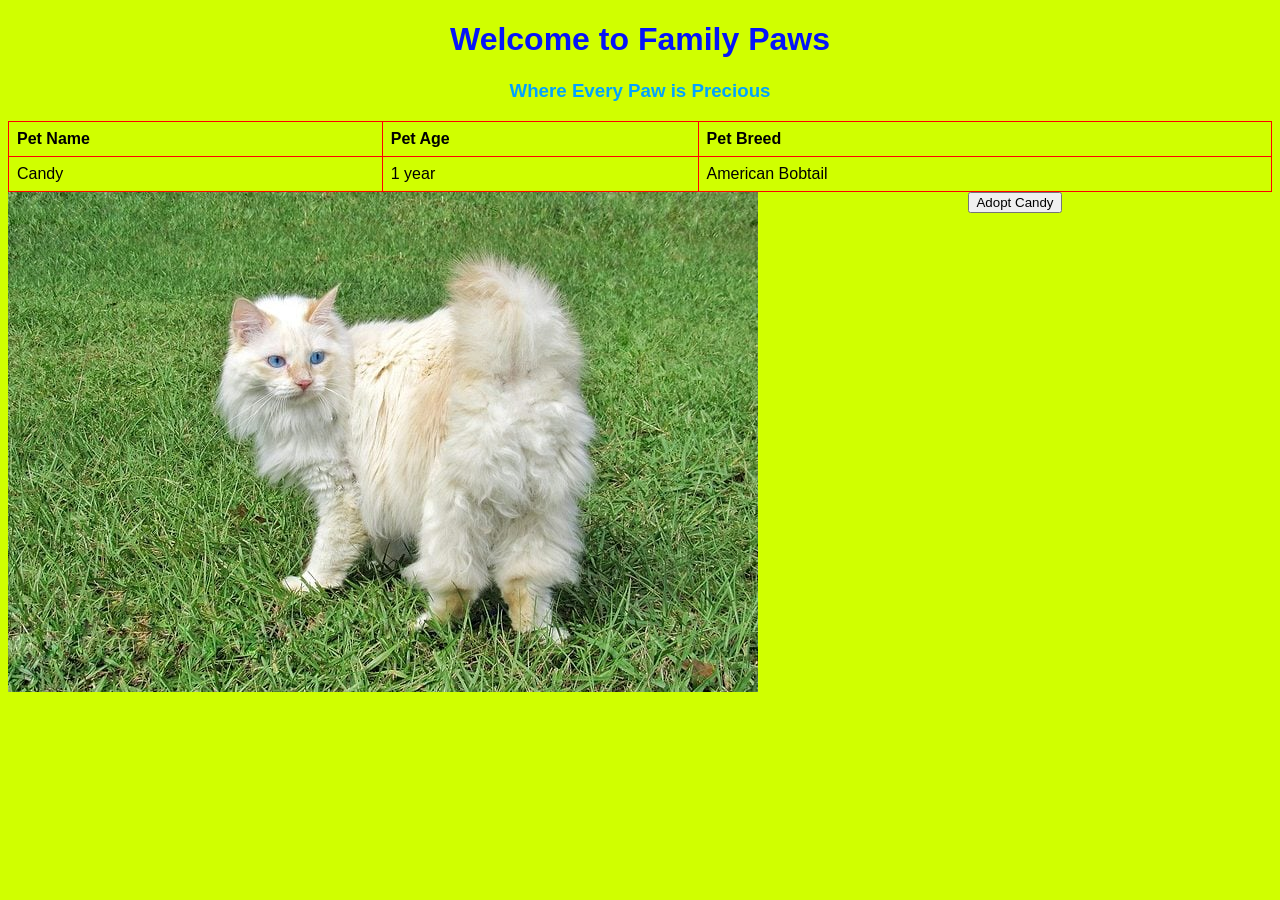
==== index.html @ 6f23782e "Add Lab 11 page" ====
<!--Muhammad Khan Gillani
    26i-3285
    SE-C
    Lab 11-->
<!DOCTYPE html>
<html>
    <body>
        <link rel="stylesheet" href="styles.css">
        <title>Family Paws</title>
        <h1>Welcome to Family Paws</h1>
        <h3>Where Every Paw is Precious</h3>
        <table>
  <tr>
    <th>Pet Name</th>
    <th>Pet Age</th>
    <th>Pet Breed</th>
  </tr>
  <tr>
    <td>Candy</td>
    <td>1 year</td>
    <td>American Bobtail</td>
  </tr>
</table>
<img src="images\cat.jpg" alt="Candy" style="float: left; ">
<button type="button" onclick="sayHello()">Adopt Candy</button>

<script>
function sayHello() {
    alert("Yayyyy Thank You for Adopting Candy!!");
  }
</script>

    </body>
</html>
---- styles.css ----
/*Muhammad Khan Gillani
  26i-3285
  SE-C
  Lab 11*/

body {
  background-color: #d0ff00;
  font-family: Arial, sans-serif;
  text-align: center;
}

h1 {
  color: rgb(4, 20, 248);
  text-align: center;
  font-size: xx-large;
}
 h3 {
    color : rgb(0, 162, 255)
 }

table {
  width: 100%;
  border-collapse: collapse;
}

th, td {
  border: 1px solid #ff0000; 
  text-align: left;
  padding: 8px;
}
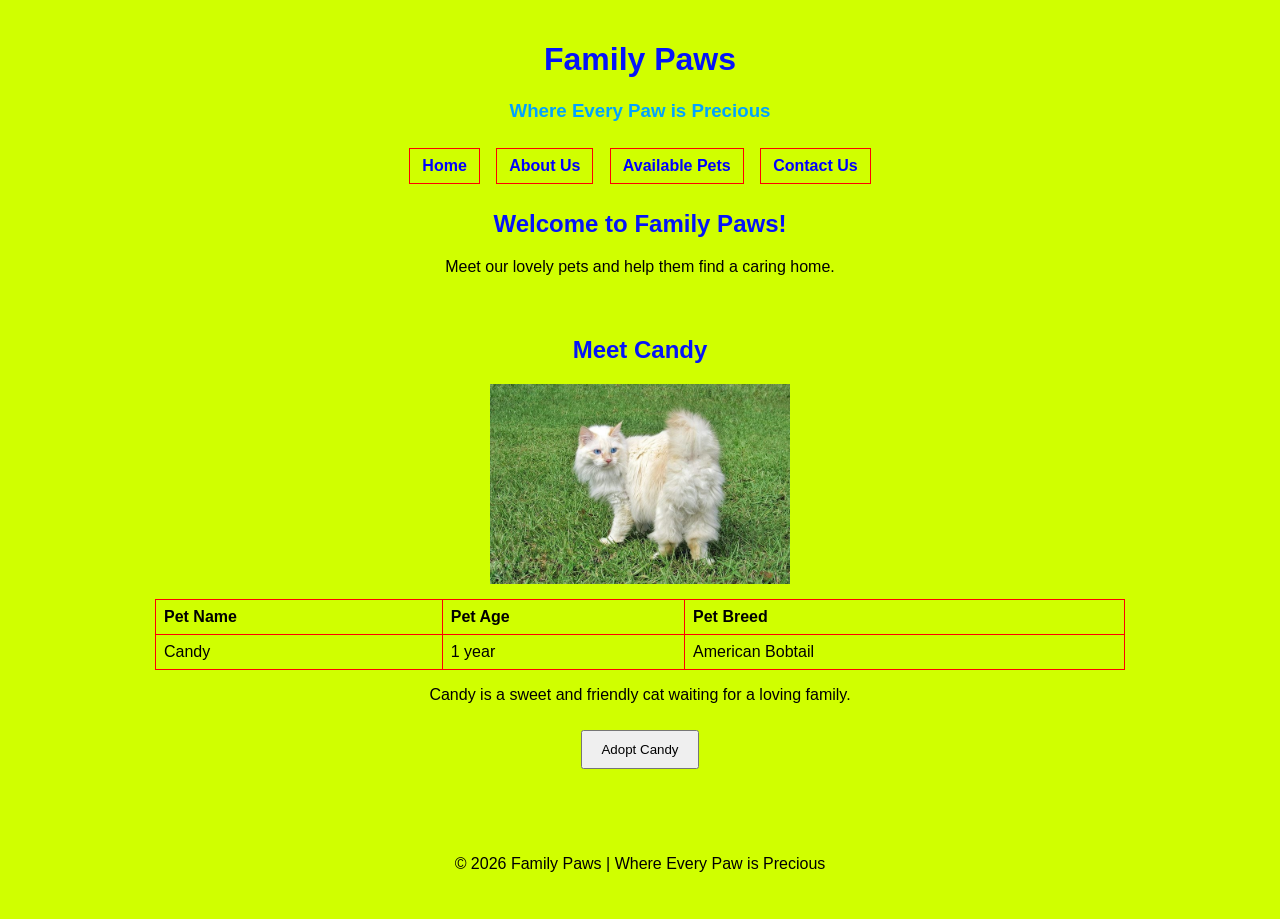
==== commit 9fe8698a: "Website of 4 pages" ====
--- a/index.html
+++ b/index.html
@@ -1,34 +1,44 @@
-<!--Muhammad Khan Gillani
-    26i-3285
-    SE-C
-    Lab 11-->
 <!DOCTYPE html>
-<html>
-    <body>
-        <link rel="stylesheet" href="styles.css">
-        <title>Family Paws</title>
-        <h1>Welcome to Family Paws</h1>
+<html lang="en">
+<head>
+    <meta charset="UTF-8">
+    <meta name="viewport" content="width=device-width, initial-scale=1.0">
+    <title>Home | Family Paws</title>
+    <link rel="stylesheet" href="styles.css">
+</head>
+<body>
+    <header>
+        <h1>Family Paws</h1>
         <h3>Where Every Paw is Precious</h3>
-        <table>
-  <tr>
-    <th>Pet Name</th>
-    <th>Pet Age</th>
-    <th>Pet Breed</th>
-  </tr>
-  <tr>
-    <td>Candy</td>
-    <td>1 year</td>
-    <td>American Bobtail</td>
-  </tr>
-</table>
-<img src="images\cat.jpg" alt="Candy" style="float: left; ">
-<button type="button" onclick="sayHello()">Adopt Candy</button>
+        <nav>
+            <a href="index.html">Home</a>
+            <a href="about.html">About Us</a>
+            <a href="pets.html">Available Pets</a>
+            <a href="contact.html">Contact Us</a>
+        </nav>
+    </header>
+    <main>
+        <h2>Welcome to Family Paws!</h2>
+        <p>Meet our lovely pets and help them find a caring home.</p>
 
-<script>
-function sayHello() {
-    alert("Yayyyy Thank You for Adopting Candy!!");
-  }
-</script>
-
-    </body>
-</html>+        <section class="pet-profile">
+            <h2>Meet Candy</h2>
+            <img src="images/cat.jpg" alt="Candy, a fluffy cream-colored cat">
+            <table>
+                <tr><th>Pet Name</th><th>Pet Age</th><th>Pet Breed</th></tr>
+                <tr><td>Candy</td><td>1 year</td><td>American Bobtail</td></tr>
+            </table>
+            <p>Candy is a sweet and friendly cat waiting for a loving family.</p>
+            <button type="button" onclick="adoptPet('Candy')">Adopt Candy</button>
+        </section>
+    </main>
+    <footer>
+        <p>&copy; 2026 Family Paws | Where Every Paw is Precious</p>
+    </footer>
+    <script>
+        function adoptPet(petName) {
+            alert("Yayyyy! Thank you for choosing to adopt " + petName + "!");
+        }
+    </script>
+</body>
+</html>
--- a/styles.css
+++ b/styles.css
@@ -1,30 +1,118 @@
-/*Muhammad Khan Gillani
-  26i-3285
-  SE-C
-  Lab 11*/
+/* Family Paws - Lab 12
+   Based on the original Lab 11 colours and font */
 
 body {
-  background-color: #d0ff00;
-  font-family: Arial, sans-serif;
-  text-align: center;
+    background-color: #d0ff00;
+    font-family: Arial, sans-serif;
+    text-align: center;
+    margin: 0;
+    padding: 20px;
 }
 
 h1 {
-  color: rgb(4, 20, 248);
-  text-align: center;
-  font-size: xx-large;
+    color: rgb(4, 20, 248);
+    text-align: center;
+    font-size: xx-large;
 }
- h3 {
-    color : rgb(0, 162, 255)
- }
+
+h2 {
+    color: rgb(4, 20, 248);
+}
+
+h3 {
+    color: rgb(0, 162, 255);
+}
+
+nav {
+    margin: 20px 0;
+}
+
+nav a {
+    display: inline-block;
+    margin: 6px;
+    padding: 8px 12px;
+    color: blue;
+    border: 1px solid red;
+    text-decoration: none;
+    font-weight: bold;
+}
+
+nav a:hover {
+    background-color: #ffffff;
+}
+
+main {
+    max-width: 1000px;
+    margin: auto;
+}
+
+section {
+    margin: 25px auto;
+    padding: 15px;
+}
 
 table {
-  width: 100%;
-  border-collapse: collapse;
+    width: 100%;
+    border-collapse: collapse;
+    margin: 15px 0;
 }
 
 th, td {
-  border: 1px solid #ff0000; 
-  text-align: left;
-  padding: 8px;
+    border: 1px solid #ff0000;
+    text-align: left;
+    padding: 8px;
 }
+
+.pet-profile img {
+    width: 300px;
+    max-width: 100%;
+    height: auto;
+    display: block;
+    margin: 15px auto;
+}
+
+button {
+    padding: 10px 18px;
+    margin: 10px;
+    cursor: pointer;
+    font-family: Arial, sans-serif;
+}
+
+.center-list {
+    display: inline-block;
+    text-align: left;
+}
+
+.pet-placeholder {
+    font-size: 100px;
+    margin: 15px;
+}
+
+form {
+    max-width: 500px;
+    margin: auto;
+    text-align: left;
+}
+
+label {
+    display: block;
+    margin-top: 12px;
+}
+
+input, textarea {
+    box-sizing: border-box;
+    width: 100%;
+    padding: 8px;
+    margin-top: 5px;
+    font-family: Arial, sans-serif;
+}
+
+form button {
+    display: block;
+    margin: 15px auto;
+}
+
+footer {
+    margin-top: 35px;
+    padding: 10px;
+}
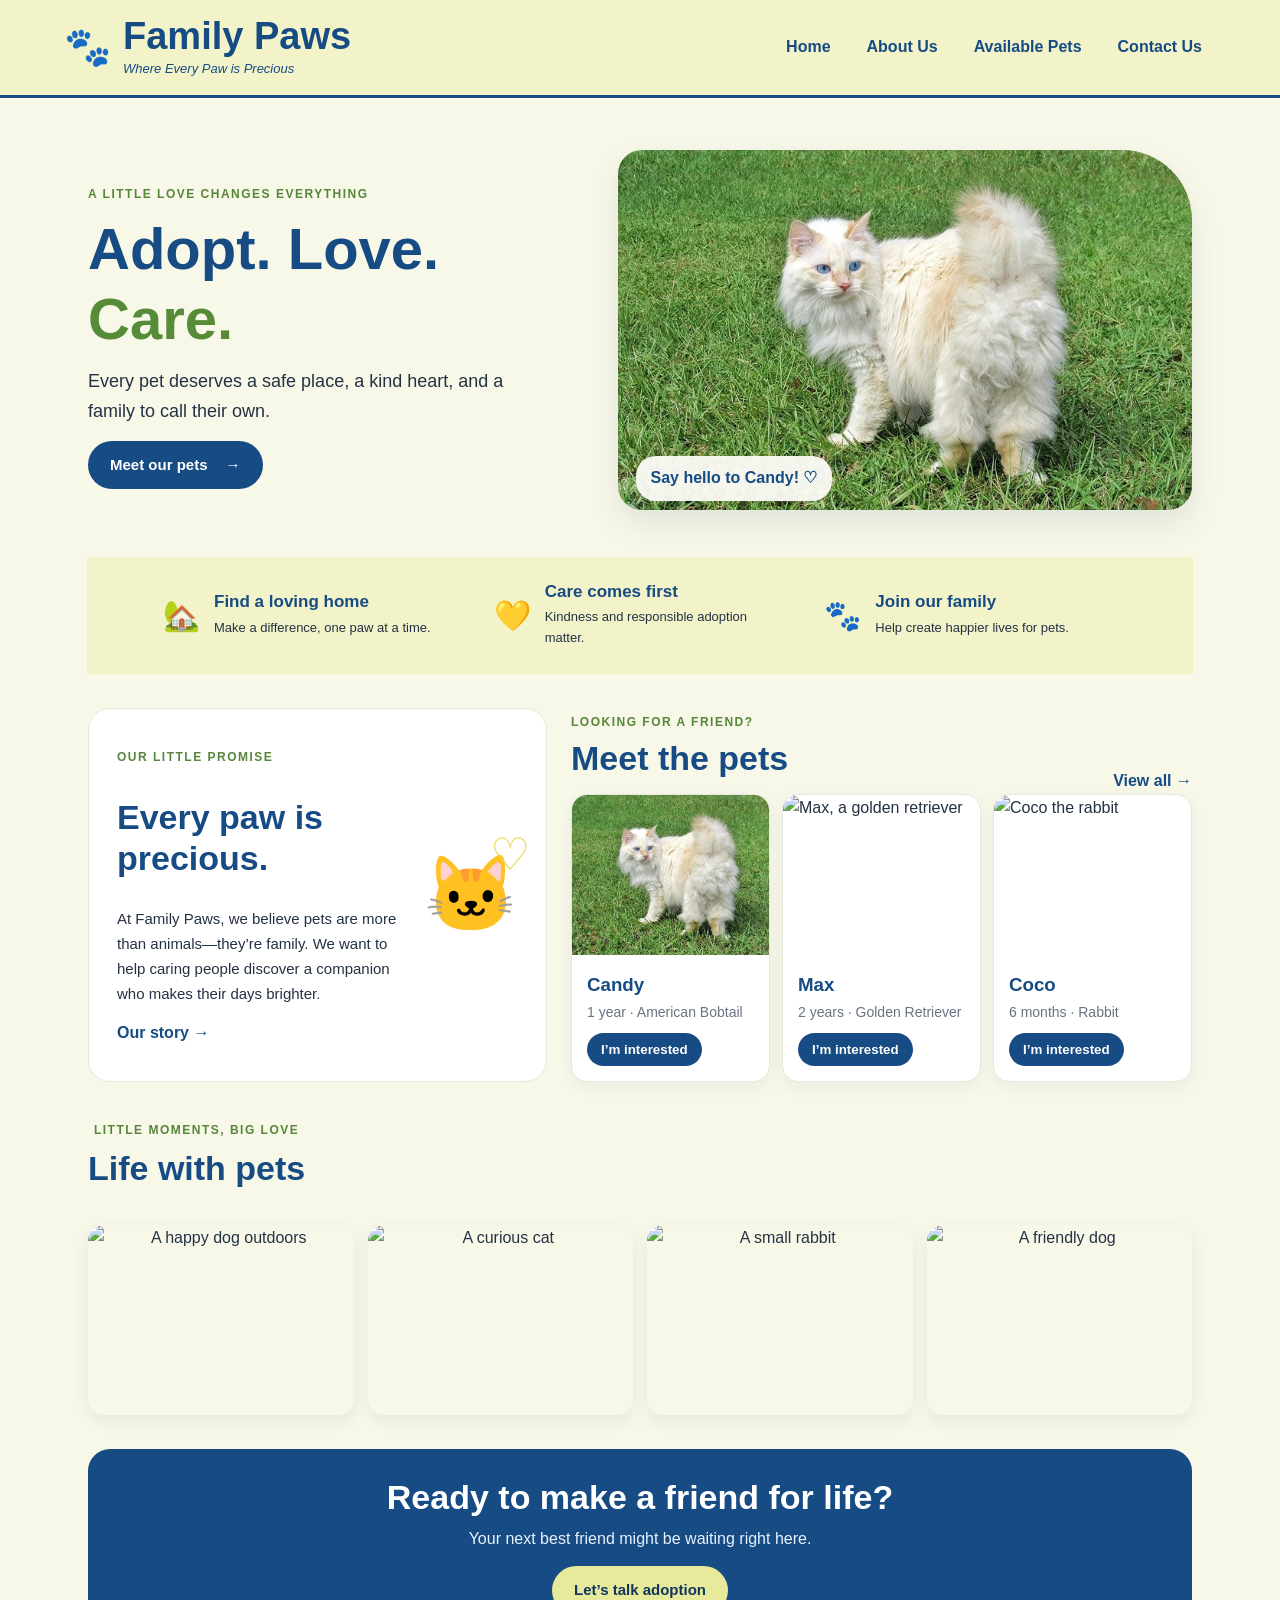
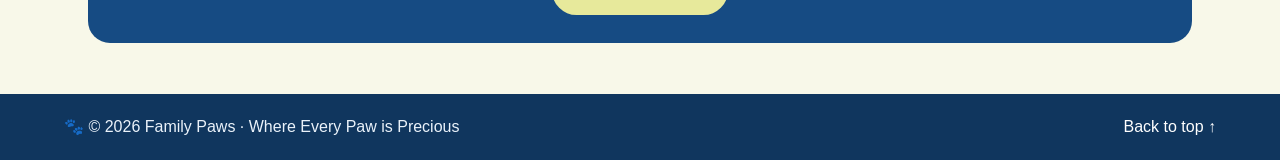
==== commit f980277f: "website was not working properly before" ====
--- a/index.html
+++ b/index.html
@@ -1,44 +1,42 @@
 <!DOCTYPE html>
 <html lang="en">
 <head>
-    <meta charset="UTF-8">
-    <meta name="viewport" content="width=device-width, initial-scale=1.0">
-    <title>Home | Family Paws</title>
-    <link rel="stylesheet" href="styles.css">
+  <meta charset="UTF-8">
+  <meta name="viewport" content="width=device-width, initial-scale=1.0">
+  <title>Home | Family Paws</title>
+  <link rel="stylesheet" href="styles.css">
 </head>
 <body>
-    <header>
-        <h1>Family Paws</h1>
-        <h3>Where Every Paw is Precious</h3>
-        <nav>
-            <a href="index.html">Home</a>
-            <a href="about.html">About Us</a>
-            <a href="pets.html">Available Pets</a>
-            <a href="contact.html">Contact Us</a>
-        </nav>
-    </header>
-    <main>
-        <h2>Welcome to Family Paws!</h2>
-        <p>Meet our lovely pets and help them find a caring home.</p>
-
-        <section class="pet-profile">
-            <h2>Meet Candy</h2>
-            <img src="images/cat.jpg" alt="Candy, a fluffy cream-colored cat">
-            <table>
-                <tr><th>Pet Name</th><th>Pet Age</th><th>Pet Breed</th></tr>
-                <tr><td>Candy</td><td>1 year</td><td>American Bobtail</td></tr>
-            </table>
-            <p>Candy is a sweet and friendly cat waiting for a loving family.</p>
-            <button type="button" onclick="adoptPet('Candy')">Adopt Candy</button>
-        </section>
-    </main>
-    <footer>
-        <p>&copy; 2026 Family Paws | Where Every Paw is Precious</p>
-    </footer>
-    <script>
-        function adoptPet(petName) {
-            alert("Yayyyy! Thank you for choosing to adopt " + petName + "!");
-        }
-    </script>
-</body>
-</html>
+<header class="site-header">
+  <a class="brand" href="index.html"><span class="brand-paw">🐾</span><span><strong>Family Paws</strong><small>Where Every Paw is Precious</small></span></a>
+  <button class="menu-toggle" aria-label="Toggle navigation" onclick="toggleMenu()">☰</button>
+  <nav id="mainNav">
+    <a href="index.html">Home</a><a href="about.html">About Us</a><a href="pets.html">Available Pets</a><a href="contact.html">Contact Us</a>
+  </nav>
+</header>
+<main>
+<section class="hero">
+  <div class="hero-copy"><span class="eyebrow">A little love changes everything</span><h1>Adopt. Love.<br><span>Care.</span></h1><p>Every pet deserves a safe place, a kind heart, and a family to call their own.</p><a class="button" href="pets.html">Meet our pets <span>→</span></a></div>
+  <div class="hero-photo"><img src="images/cat.jpg" alt="Candy, our fluffy cream cat"><span class="photo-note">Say hello to Candy! ♡</span></div>
+</section>
+<section class="values"><article><span>🏡</span><div><h3>Find a loving home</h3><p>Make a difference, one paw at a time.</p></div></article><article><span>💛</span><div><h3>Care comes first</h3><p>Kindness and responsible adoption matter.</p></div></article><article><span>🐾</span><div><h3>Join our family</h3><p>Help create happier lives for pets.</p></div></article></section>
+<section class="home-grid"><article class="mission-card"><div><span class="eyebrow">Our little promise</span><h2>Every paw is precious.</h2><p>At Family Paws, we believe pets are more than animals—they’re family. We want to help caring people discover a companion who makes their days brighter.</p><a class="text-link" href="about.html">Our story <span>→</span></a></div><div class="mission-emoji">🐱<span>♡</span></div></article>
+<section class="featured"><div class="section-heading"><div><span class="eyebrow">Looking for a friend?</span><h2>Meet the pets</h2></div><a class="text-link" href="pets.html">View all →</a></div>
+<div class="pet-cards"><article class="pet-card"><img src="images/cat.jpg" alt="Candy the cat"><div class="pet-info"><h3>Candy</h3><p>1 year · American Bobtail</p><button class="small-button" onclick="adoptPet('Candy')">I’m interested</button></div></article>
+<article class="pet-card"><img src="https://images.unsplash.com/photo-1552053831-71594a27632d?auto=format&fit=crop&w=700&q=80" alt="Max, a golden retriever"><div class="pet-info"><h3>Max</h3><p>2 years · Golden Retriever</p><button class="small-button" onclick="adoptPet('Max')">I’m interested</button></div></article>
+<article class="pet-card"><img src="https://images.unsplash.com/photo-1583301286816-f4f05e1e8bf7?auto=format&fit=crop&w=700&q=80" alt="Coco the rabbit"><div class="pet-info"><h3>Coco</h3><p>6 months · Rabbit</p><button class="small-button" onclick="adoptPet('Coco')">I’m interested</button></div></article></div></section></section>
+<section class="photo-gallery"><div class="section-heading"><div><span class="eyebrow">Little moments, big love</span><h2>Life with pets</h2></div></div>
+<div class="gallery-grid">
+<img src="https://images.unsplash.com/photo-1543466835-00a7907e9de1?auto=format&fit=crop&w=700&q=80" alt="A happy dog outdoors">
+<img src="https://images.unsplash.com/photo-1514888286974-6c03e2ca1dba?auto=format&fit=crop&w=700&q=80" alt="A curious cat">
+<img src="https://images.unsplash.com/photo-1425082661705-1834bfd09dca?auto=format&fit=crop&w=700&q=80" alt="A small rabbit">
+<img src="https://images.unsplash.com/photo-1543466835-00a7907e9de1?auto=format&fit=crop&w=700&q=80" alt="A friendly dog">
+</div></section>
+<section class="callout"><h2>Ready to make a friend for life?</h2><p>Your next best friend might be waiting right here.</p><a class="button button-light" href="contact.html">Let’s talk adoption</a></section>
+</main><div id="adoptModal" class="modal" role="dialog" aria-modal="true"><div class="modal-box"><button class="modal-close" onclick="closeAdopt()" aria-label="Close">×</button><div class="paw-large">🐾</div><h2>Great choice!</h2><p>You’re interested in <strong id="adoptModalPet">this pet</strong>.</p><p>Visit our Contact page to tell us more about your home and how you can give a pet a loving family.</p><a class="button" href="contact.html">Contact Family Paws</a></div></div><footer><p>🐾 &copy; 2026 Family Paws · Where Every Paw is Precious</p><a href="index.html">Back to top ↑</a></footer>
+<script>
+function toggleMenu(){document.getElementById("mainNav").classList.toggle("open");}
+function adoptPet(pet){document.getElementById("adoptModalPet").textContent=pet;document.getElementById("adoptModal").classList.add("show");}
+function closeAdopt(){document.getElementById("adoptModal").classList.remove("show");}
+</script>
+</body></html>
--- a/styles.css
+++ b/styles.css
@@ -1,118 +1,29 @@
-/* Family Paws - Lab 12
-   Based on the original Lab 11 colours and font */
+/* Family Paws Lab 12 — polished version of the original theme */
+:root{--yellow:#f2f3c8;--yellow-deep:#e7e99b;--blue:#164b83;--blue-dark:#10365e;--sky:#4aa7d8;--green:#dce9b8;--ink:#243244;--white:#fffefa;--muted:#687482}
+*{box-sizing:border-box}html{scroll-behavior:smooth}body{margin:0;background:#f8f8e9;color:var(--ink);font-family:Arial,sans-serif;line-height:1.65}
+.site-header{background:var(--yellow);border-bottom:3px solid var(--blue);padding:16px clamp(18px,5vw,70px);display:flex;align-items:center;justify-content:space-between;gap:24px}
+.brand{display:flex;align-items:center;gap:12px;color:var(--blue);text-decoration:none}.brand-paw{font-size:38px}.brand strong{display:block;font-size:clamp(24px,3vw,38px);line-height:1.1}.brand small{display:block;font-size:13px;font-style:italic}
+nav{display:flex;gap:8px;flex-wrap:wrap}nav a{color:var(--blue);text-decoration:none;padding:9px 14px;border-radius:22px;font-weight:700}nav a:hover,nav a:focus{background:var(--blue);color:white}.menu-toggle{display:none;border:0;background:var(--blue);color:white;border-radius:8px;padding:8px 12px;font-size:20px}
+main{max-width:1200px;margin:auto;padding:26px clamp(16px,4vw,48px)}h1,h2,h3{color:var(--blue);line-height:1.2}h1{font-size:clamp(34px,5vw,58px);margin:8px 0 14px}h1 span{color:#568b38}h2{font-size:clamp(24px,3vw,34px)}p{margin:0 0 14px}.eyebrow{color:#57863b;text-transform:uppercase;letter-spacing:1.5px;font-weight:700;font-size:12px}
+.hero{display:grid;grid-template-columns:1fr 1.15fr;gap:30px;align-items:center;padding:26px 0 38px}.hero-copy{padding:10px 0}.hero-copy p{font-size:18px;max-width:460px}.hero-photo{position:relative}.hero-photo img{width:100%;height:360px;object-fit:cover;border-radius:24px 70px 24px 24px;box-shadow:0 14px 30px #173b591a}.photo-note{position:absolute;bottom:18px;left:18px;background:#fffefaed;color:var(--blue);padding:9px 15px;border-radius:20px;font-weight:700}
+.button{display:inline-flex;align-items:center;gap:18px;background:var(--blue);color:white;text-decoration:none;border:0;border-radius:28px;padding:12px 22px;font-weight:700;cursor:pointer;font-size:15px}.button:hover,.small-button:hover{background:var(--blue-dark);transform:translateY(-1px)}.button-light{background:var(--yellow-deep);color:var(--blue-dark)}
+.values{display:grid;grid-template-columns:repeat(3,1fr);gap:14px;background:var(--yellow);padding:20px clamp(18px,5vw,70px);margin:0 -1px}.values article{display:flex;align-items:center;gap:14px;padding:5px 12px}.values article>span{font-size:30px}.values h3{font-size:17px;margin:0 0 4px}.values p{font-size:13px;margin:0}
+.home-grid{display:grid;grid-template-columns:.85fr 1.15fr;gap:24px;margin:34px 0}.mission-card{background:white;border:1px solid #e8e8d8;border-radius:22px;padding:28px;display:flex;align-items:center;gap:15px}.mission-card p{font-size:15px}.mission-emoji{font-size:75px;position:relative;flex-shrink:0}.mission-emoji span{position:absolute;color:#e6d94c;font-size:45px;top:-15px;right:-12px}.text-link{color:var(--blue);font-weight:700;text-decoration:none}.text-link:hover{text-decoration:underline}.section-heading{display:flex;align-items:end;justify-content:space-between;gap:10px}.section-heading h2{margin:4px 0 15px}.pet-cards{display:grid;grid-template-columns:repeat(3,1fr);gap:12px}.pet-card{background:white;border:1px solid #e7e7dc;border-radius:16px;overflow:hidden;box-shadow:0 5px 15px #183b5910;transition:transform .2s,box-shadow .2s}.pet-card:hover{transform:translateY(-4px);box-shadow:0 12px 25px #183b5920}.pet-card img{width:100%;height:160px;object-fit:cover;display:block}.pet-info{padding:15px}.pet-info h3,.pet-info h2{margin:4px 0;color:var(--blue)}.pet-info p{font-size:13px;color:var(--muted);margin-bottom:9px}.small-button{background:var(--blue);color:white;border:0;border-radius:22px;padding:9px 14px;font-weight:700;cursor:pointer;transition:.2s}.callout{text-align:center;background:var(--blue);color:white;border-radius:22px;padding:28px;margin:25px 0}.callout h2{color:white;margin:0 0 8px}.callout p{color:#e8f2ff}
+.page-intro{text-align:center;padding:25px 0 32px}.page-intro p{max-width:620px;margin:0 auto;color:var(--muted);font-size:17px}.about-layout{display:grid;grid-template-columns:1fr 1fr;gap:35px;align-items:center;background:white;padding:25px;border-radius:22px}.about-photo{width:100%;height:330px;object-fit:cover;border-radius:16px}.three-points{display:grid;grid-template-columns:repeat(3,1fr);gap:16px;margin:25px 0}.three-points article{background:var(--yellow);border-radius:18px;padding:22px}.three-points article>span{font-size:30px}.three-points h2{font-size:21px;margin:10px 0}.three-points p{font-size:14px}.tip-box{background:white;border-left:5px solid #9bbd67;padding:20px 25px;border-radius:12px;margin:25px 0}.tip-box h2{margin-top:0}.tip-box li{margin:6px 0}
+.filters{display:flex;justify-content:center;gap:9px;flex-wrap:wrap;margin:0 0 25px}.filter{border:1px solid var(--blue);background:transparent;color:var(--blue);border-radius:22px;padding:9px 18px;cursor:pointer;font-weight:700}.filter.active,.filter:hover{background:var(--blue);color:white}.pet-grid{display:grid;grid-template-columns:repeat(3,1fr);gap:20px}.pet-card.large img{height:230px}.pet-tag{font-size:12px;color:#5b853c;font-weight:700}.pet-info h2{margin:5px 0}.pet-info p{font-size:14px}.note{text-align:center;color:var(--muted);font-size:13px;margin-top:20px}
+.contact-layout{display:grid;grid-template-columns:.8fr 1.2fr;gap:25px;align-items:start}.contact-side{background:var(--yellow);border-radius:20px;padding:28px}.contact-icon{font-size:40px}.contact-side h2{margin:8px 0}.contact-detail{padding:12px 0;border-top:1px solid #d8dca8;display:flex;flex-direction:column}.contact-side small{font-size:12px;color:var(--muted)}.contact-form{background:white;border:1px solid #e8e8dc;border-radius:20px;padding:28px}.contact-form h2{margin-top:0}.contact-form label{display:block;font-weight:700;color:var(--blue);margin:13px 0 5px}.contact-form input,.contact-form textarea,.contact-form select{width:100%;padding:12px;border:1px solid #d7dce0;border-radius:10px;font:inherit;background:#fffefa}.contact-form input:focus,.contact-form textarea:focus,.contact-form select:focus{outline:2px solid #9bc5df;border-color:var(--blue)}.contact-form textarea{resize:vertical}.contact-form button{margin-top:18px}#formMessage{color:#477b35;font-weight:700;margin-top:12px}
+footer{background:var(--blue-dark);color:#eaf2fa;padding:20px clamp(18px,5vw,70px);display:flex;justify-content:space-between;gap:12px;flex-wrap:wrap}footer p{margin:0}footer a{color:white;text-decoration:none}
+.modal{display:none;position:fixed;inset:0;background:#0d2239a8;z-index:10;align-items:center;justify-content:center;padding:20px}.modal.show{display:flex}.modal-box{background:white;border-radius:22px;padding:32px;max-width:430px;text-align:center;position:relative}.modal-box h2{margin:8px}.modal-close{position:absolute;right:12px;top:8px;border:0;background:transparent;font-size:28px;cursor:pointer;color:var(--blue)}.paw-large{font-size:45px}
+@media(max-width:850px){.site-header{flex-wrap:wrap}.menu-toggle{display:block}nav{display:none;width:100%;flex-direction:column}nav.open{display:flex}nav a{padding:10px}.hero,.home-grid,.about-layout,.contact-layout{grid-template-columns:1fr}.hero-photo img{height:280px}.values{grid-template-columns:1fr}.values article{padding:8px}.pet-grid{grid-template-columns:repeat(2,1fr)}.pet-cards{grid-template-columns:1fr}.pet-card img{height:210px}.three-points{grid-template-columns:1fr}}
+@media(max-width:520px){main{padding:18px 14px}.pet-grid{grid-template-columns:1fr}.pet-card.large img{height:250px}.mission-card{padding:20px}.mission-emoji{font-size:50px}footer{justify-content:center;text-align:center}}
 
-body {
-    background-color: #d0ff00;
-    font-family: Arial, sans-serif;
-    text-align: center;
-    margin: 0;
-    padding: 20px;
-}
-
-h1 {
-    color: rgb(4, 20, 248);
-    text-align: center;
-    font-size: xx-large;
-}
-
-h2 {
-    color: rgb(4, 20, 248);
-}
-
-h3 {
-    color: rgb(0, 162, 255);
-}
-
-nav {
-    margin: 20px 0;
-}
-
-nav a {
-    display: inline-block;
-    margin: 6px;
-    padding: 8px 12px;
-    color: blue;
-    border: 1px solid red;
-    text-decoration: none;
-    font-weight: bold;
-}
-
-nav a:hover {
-    background-color: #ffffff;
-}
-
-main {
-    max-width: 1000px;
-    margin: auto;
-}
-
-section {
-    margin: 25px auto;
-    padding: 15px;
-}
-
-table {
-    width: 100%;
-    border-collapse: collapse;
-    margin: 15px 0;
-}
-
-th, td {
-    border: 1px solid #ff0000;
-    text-align: left;
-    padding: 8px;
-}
-
-.pet-profile img {
-    width: 300px;
-    max-width: 100%;
-    height: auto;
-    display: block;
-    margin: 15px auto;
-}
-
-button {
-    padding: 10px 18px;
-    margin: 10px;
-    cursor: pointer;
-    font-family: Arial, sans-serif;
-}
-
-.center-list {
-    display: inline-block;
-    text-align: left;
-}
-
-.pet-placeholder {
-    font-size: 100px;
-    margin: 15px;
-}
-
-form {
-    max-width: 500px;
-    margin: auto;
-    text-align: left;
-}
-
-label {
-    display: block;
-    margin-top: 12px;
-}
-
-input, textarea {
-    box-sizing: border-box;
-    width: 100%;
-    padding: 8px;
-    margin-top: 5px;
-    font-family: Arial, sans-serif;
-}
-
-form button {
-    display: block;
-    margin: 15px auto;
-}
-
-footer {
-    margin-top: 35px;
-    padding: 10px;
-}
+/* Extra image sections */
+.photo-gallery{margin:34px 0;text-align:center}
+.photo-gallery h2{margin:6px 0 18px}
+.gallery-grid{display:grid;grid-template-columns:repeat(4,1fr);gap:14px;margin-top:18px}
+.gallery-grid img{width:100%;height:190px;object-fit:cover;border-radius:16px;box-shadow:0 6px 16px #183b5915;transition:transform .2s}
+.gallery-grid img:hover{transform:scale(1.025)}
+.contact-banner{position:relative;margin:0 auto 24px;max-width:1100px}
+.contact-banner img{width:100%;height:210px;object-fit:cover;border-radius:20px}
+.contact-banner p{position:absolute;bottom:12px;left:18px;background:#fffefaed;color:var(--blue);padding:9px 14px;border-radius:16px;font-weight:bold}
+@media(max-width:700px){.gallery-grid{grid-template-columns:repeat(2,1fr)}.gallery-grid img{height:150px}.contact-banner img{height:170px}}
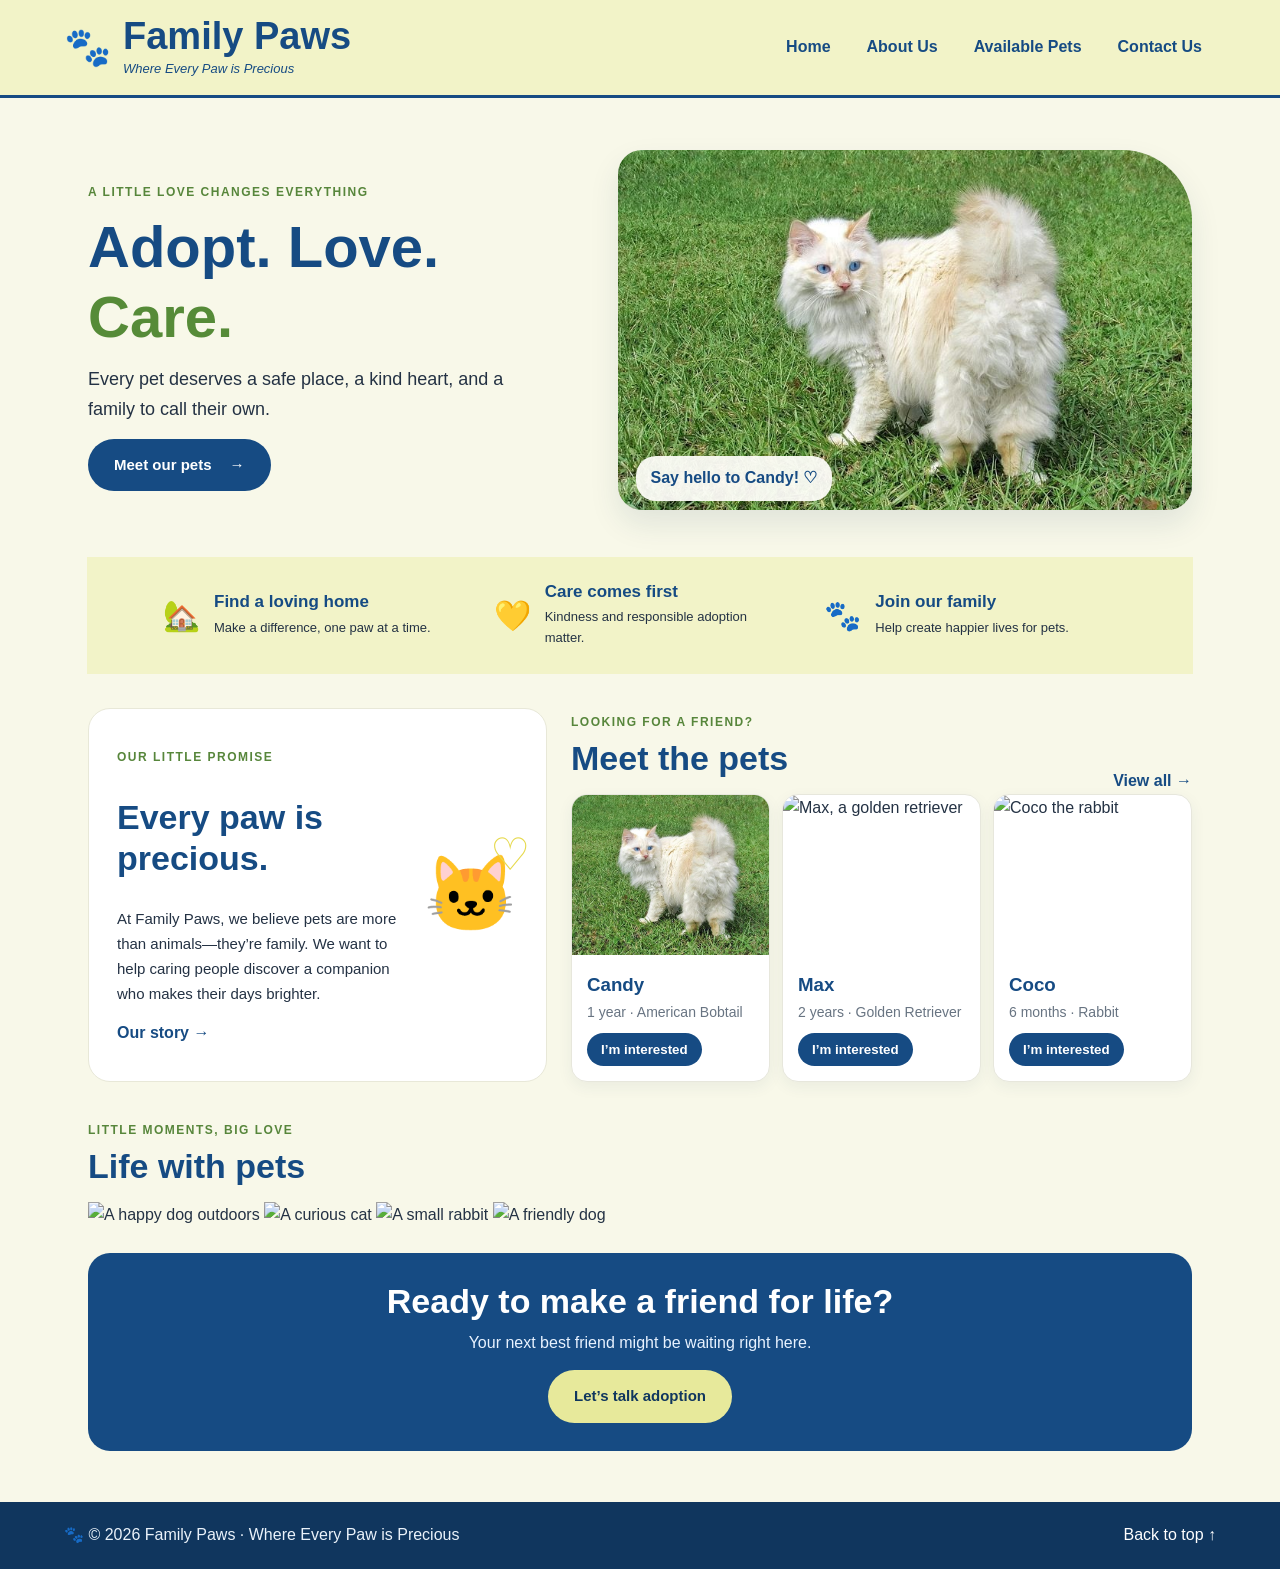
==== commit 20377a00: "Fix" ====
--- a/index.html
+++ b/index.html
@@ -29,7 +29,7 @@
 <div class="gallery-grid">
 <img src="https://images.unsplash.com/photo-1543466835-00a7907e9de1?auto=format&fit=crop&w=700&q=80" alt="A happy dog outdoors">
 <img src="https://images.unsplash.com/photo-1514888286974-6c03e2ca1dba?auto=format&fit=crop&w=700&q=80" alt="A curious cat">
-<img src="https://images.unsplash.com/photo-1425082661705-1834bfd09dca?auto=format&fit=crop&w=700&q=80" alt="A small rabbit">
+<img src="C:\Users\Lenovo\Documents\GitHub\pet-adoption-center\images\coco.png" alt="A small rabbit">
 <img src="https://images.unsplash.com/photo-1543466835-00a7907e9de1?auto=format&fit=crop&w=700&q=80" alt="A friendly dog">
 </div></section>
 <section class="callout"><h2>Ready to make a friend for life?</h2><p>Your next best friend might be waiting right here.</p><a class="button button-light" href="contact.html">Let’s talk adoption</a></section>
--- a/styles.css
+++ b/styles.css
@@ -6,7 +6,7 @@
 nav{display:flex;gap:8px;flex-wrap:wrap}nav a{color:var(--blue);text-decoration:none;padding:9px 14px;border-radius:22px;font-weight:700}nav a:hover,nav a:focus{background:var(--blue);color:white}.menu-toggle{display:none;border:0;background:var(--blue);color:white;border-radius:8px;padding:8px 12px;font-size:20px}
 main{max-width:1200px;margin:auto;padding:26px clamp(16px,4vw,48px)}h1,h2,h3{color:var(--blue);line-height:1.2}h1{font-size:clamp(34px,5vw,58px);margin:8px 0 14px}h1 span{color:#568b38}h2{font-size:clamp(24px,3vw,34px)}p{margin:0 0 14px}.eyebrow{color:#57863b;text-transform:uppercase;letter-spacing:1.5px;font-weight:700;font-size:12px}
 .hero{display:grid;grid-template-columns:1fr 1.15fr;gap:30px;align-items:center;padding:26px 0 38px}.hero-copy{padding:10px 0}.hero-copy p{font-size:18px;max-width:460px}.hero-photo{position:relative}.hero-photo img{width:100%;height:360px;object-fit:cover;border-radius:24px 70px 24px 24px;box-shadow:0 14px 30px #173b591a}.photo-note{position:absolute;bottom:18px;left:18px;background:#fffefaed;color:var(--blue);padding:9px 15px;border-radius:20px;font-weight:700}
-.button{display:inline-flex;align-items:center;gap:18px;background:var(--blue);color:white;text-decoration:none;border:0;border-radius:28px;padding:12px 22px;font-weight:700;cursor:pointer;font-size:15px}.button:hover,.small-button:hover{background:var(--blue-dark);transform:translateY(-1px)}.button-light{background:var(--yellow-deep);color:var(--blue-dark)}
+.button{display:inline-flex;align-items:center;gap:18px;background:var(--blue);color:white;text-decoration:none;border:0;border-radius:28px;padding: 14px 26px;font-weight:700;cursor:pointer;font-size:15px}.button:hover,.small-button:hover{background:var(--blue-dark);transform:translateY(-1px)}.button-light{background:var(--yellow-deep);color:var(--blue-dark)}
 .values{display:grid;grid-template-columns:repeat(3,1fr);gap:14px;background:var(--yellow);padding:20px clamp(18px,5vw,70px);margin:0 -1px}.values article{display:flex;align-items:center;gap:14px;padding:5px 12px}.values article>span{font-size:30px}.values h3{font-size:17px;margin:0 0 4px}.values p{font-size:13px;margin:0}
 .home-grid{display:grid;grid-template-columns:.85fr 1.15fr;gap:24px;margin:34px 0}.mission-card{background:white;border:1px solid #e8e8d8;border-radius:22px;padding:28px;display:flex;align-items:center;gap:15px}.mission-card p{font-size:15px}.mission-emoji{font-size:75px;position:relative;flex-shrink:0}.mission-emoji span{position:absolute;color:#e6d94c;font-size:45px;top:-15px;right:-12px}.text-link{color:var(--blue);font-weight:700;text-decoration:none}.text-link:hover{text-decoration:underline}.section-heading{display:flex;align-items:end;justify-content:space-between;gap:10px}.section-heading h2{margin:4px 0 15px}.pet-cards{display:grid;grid-template-columns:repeat(3,1fr);gap:12px}.pet-card{background:white;border:1px solid #e7e7dc;border-radius:16px;overflow:hidden;box-shadow:0 5px 15px #183b5910;transition:transform .2s,box-shadow .2s}.pet-card:hover{transform:translateY(-4px);box-shadow:0 12px 25px #183b5920}.pet-card img{width:100%;height:160px;object-fit:cover;display:block}.pet-info{padding:15px}.pet-info h3,.pet-info h2{margin:4px 0;color:var(--blue)}.pet-info p{font-size:13px;color:var(--muted);margin-bottom:9px}.small-button{background:var(--blue);color:white;border:0;border-radius:22px;padding:9px 14px;font-weight:700;cursor:pointer;transition:.2s}.callout{text-align:center;background:var(--blue);color:white;border-radius:22px;padding:28px;margin:25px 0}.callout h2{color:white;margin:0 0 8px}.callout p{color:#e8f2ff}
 .page-intro{text-align:center;padding:25px 0 32px}.page-intro p{max-width:620px;margin:0 auto;color:var(--muted);font-size:17px}.about-layout{display:grid;grid-template-columns:1fr 1fr;gap:35px;align-items:center;background:white;padding:25px;border-radius:22px}.about-photo{width:100%;height:330px;object-fit:cover;border-radius:16px}.three-points{display:grid;grid-template-columns:repeat(3,1fr);gap:16px;margin:25px 0}.three-points article{background:var(--yellow);border-radius:18px;padding:22px}.three-points article>span{font-size:30px}.three-points h2{font-size:21px;margin:10px 0}.three-points p{font-size:14px}.tip-box{background:white;border-left:5px solid #9bbd67;padding:20px 25px;border-radius:12px;margin:25px 0}.tip-box h2{margin-top:0}.tip-box li{margin:6px 0}
@@ -17,13 +17,8 @@
 @media(max-width:850px){.site-header{flex-wrap:wrap}.menu-toggle{display:block}nav{display:none;width:100%;flex-direction:column}nav.open{display:flex}nav a{padding:10px}.hero,.home-grid,.about-layout,.contact-layout{grid-template-columns:1fr}.hero-photo img{height:280px}.values{grid-template-columns:1fr}.values article{padding:8px}.pet-grid{grid-template-columns:repeat(2,1fr)}.pet-cards{grid-template-columns:1fr}.pet-card img{height:210px}.three-points{grid-template-columns:1fr}}
 @media(max-width:520px){main{padding:18px 14px}.pet-grid{grid-template-columns:1fr}.pet-card.large img{height:250px}.mission-card{padding:20px}.mission-emoji{font-size:50px}footer{justify-content:center;text-align:center}}
 
-/* Extra image sections */
-.photo-gallery{margin:34px 0;text-align:center}
-.photo-gallery h2{margin:6px 0 18px}
-.gallery-grid{display:grid;grid-template-columns:repeat(4,1fr);gap:14px;margin-top:18px}
-.gallery-grid img{width:100%;height:190px;object-fit:cover;border-radius:16px;box-shadow:0 6px 16px #183b5915;transition:transform .2s}
-.gallery-grid img:hover{transform:scale(1.025)}
-.contact-banner{position:relative;margin:0 auto 24px;max-width:1100px}
-.contact-banner img{width:100%;height:210px;object-fit:cover;border-radius:20px}
-.contact-banner p{position:absolute;bottom:12px;left:18px;background:#fffefaed;color:var(--blue);padding:9px 14px;border-radius:16px;font-weight:bold}
-@media(max-width:700px){.gallery-grid{grid-template-columns:repeat(2,1fr)}.gallery-grid img{height:150px}.contact-banner img{height:170px}}
+/* Pet search feature */
+.pet-search{max-width:560px;margin:0 auto 20px;text-align:left}
+.pet-search label{display:block;color:var(--blue);font-weight:700;margin-bottom:7px}
+.pet-search input{width:100%;padding:13px 16px;border:1px solid #d7dce0;border-radius:24px;background:white;font:inherit;box-shadow:0 4px 12px #183b5908}
+.pet-search input:focus{outline:2px solid #9bc5df;border-color:var(--blue)}
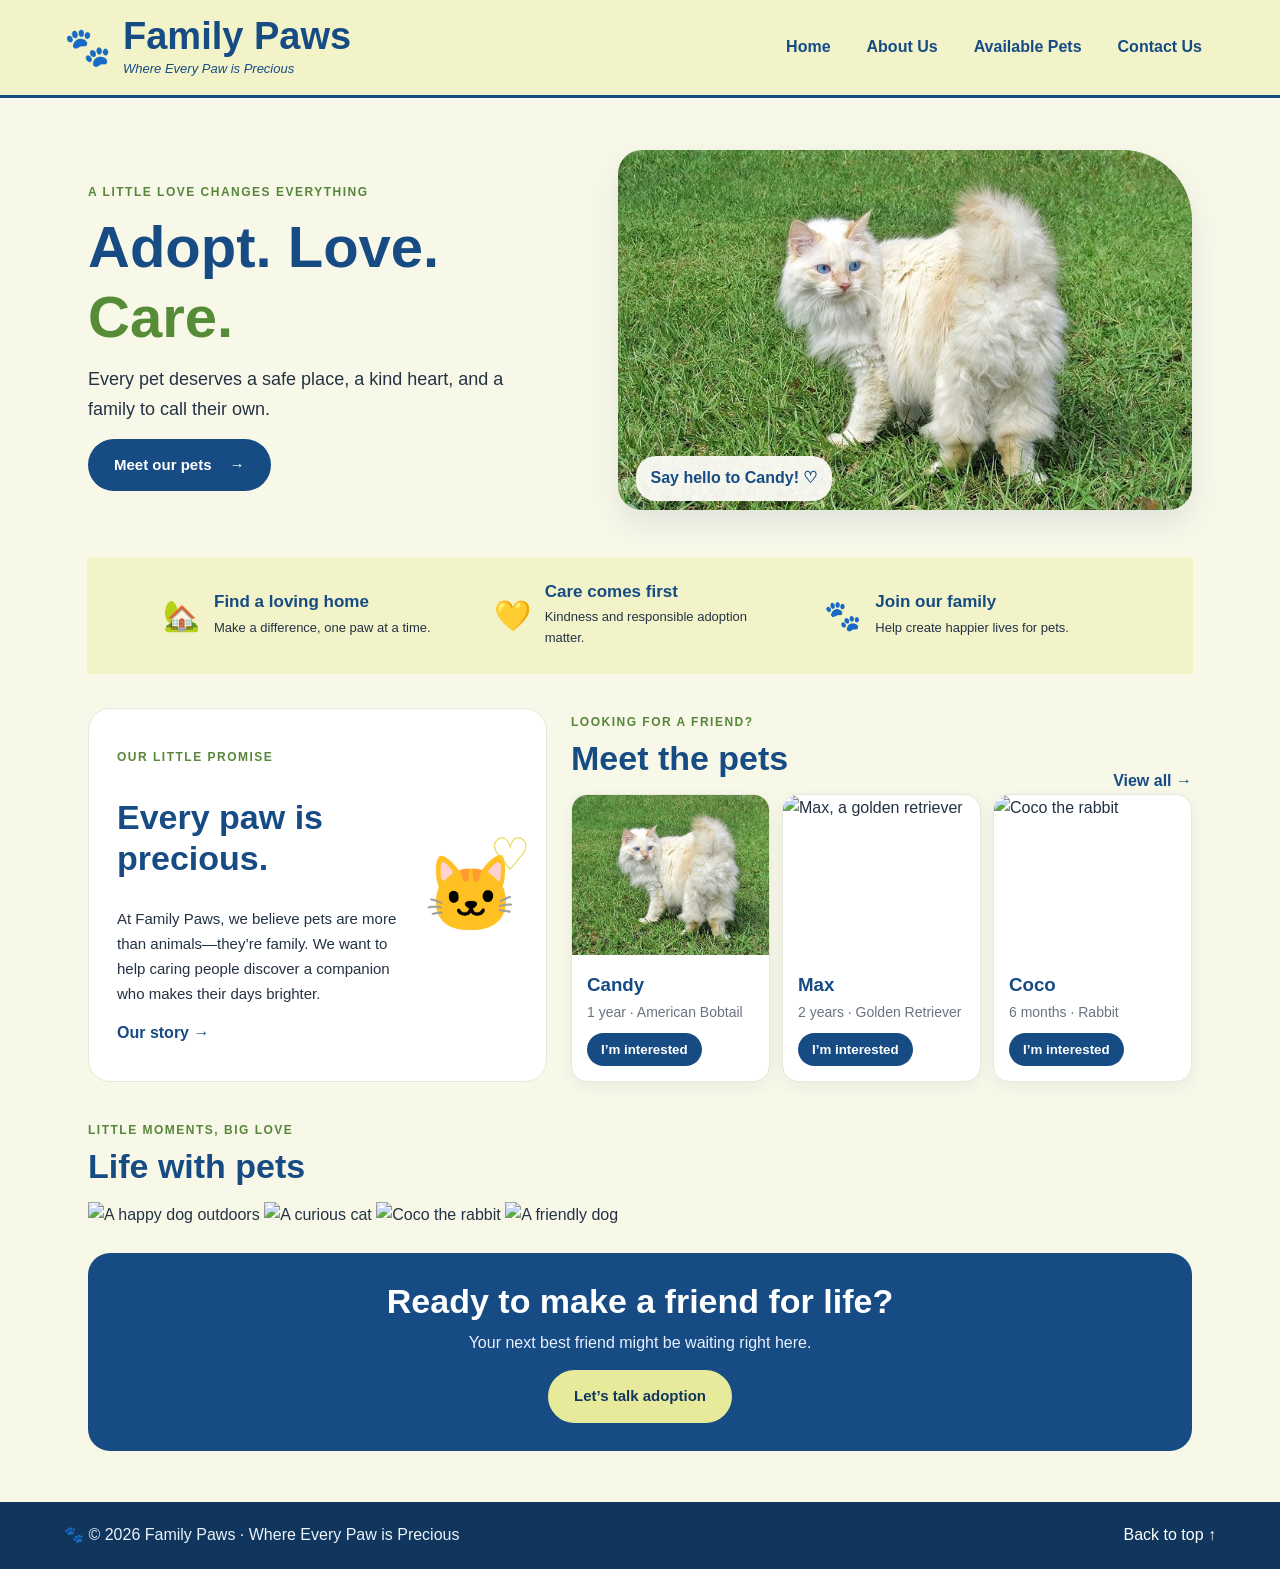
==== commit 2261615a: "Update index.html" ====
--- a/index.html
+++ b/index.html
@@ -29,7 +29,7 @@
 <div class="gallery-grid">
 <img src="https://images.unsplash.com/photo-1543466835-00a7907e9de1?auto=format&fit=crop&w=700&q=80" alt="A happy dog outdoors">
 <img src="https://images.unsplash.com/photo-1514888286974-6c03e2ca1dba?auto=format&fit=crop&w=700&q=80" alt="A curious cat">
-<img src="C:\Users\Lenovo\Documents\GitHub\pet-adoption-center\images\coco.png" alt="A small rabbit">
+<img src=<img src="images/coco.jpg" alt="Coco the rabbit">
 <img src="https://images.unsplash.com/photo-1543466835-00a7907e9de1?auto=format&fit=crop&w=700&q=80" alt="A friendly dog">
 </div></section>
 <section class="callout"><h2>Ready to make a friend for life?</h2><p>Your next best friend might be waiting right here.</p><a class="button button-light" href="contact.html">Let’s talk adoption</a></section>
